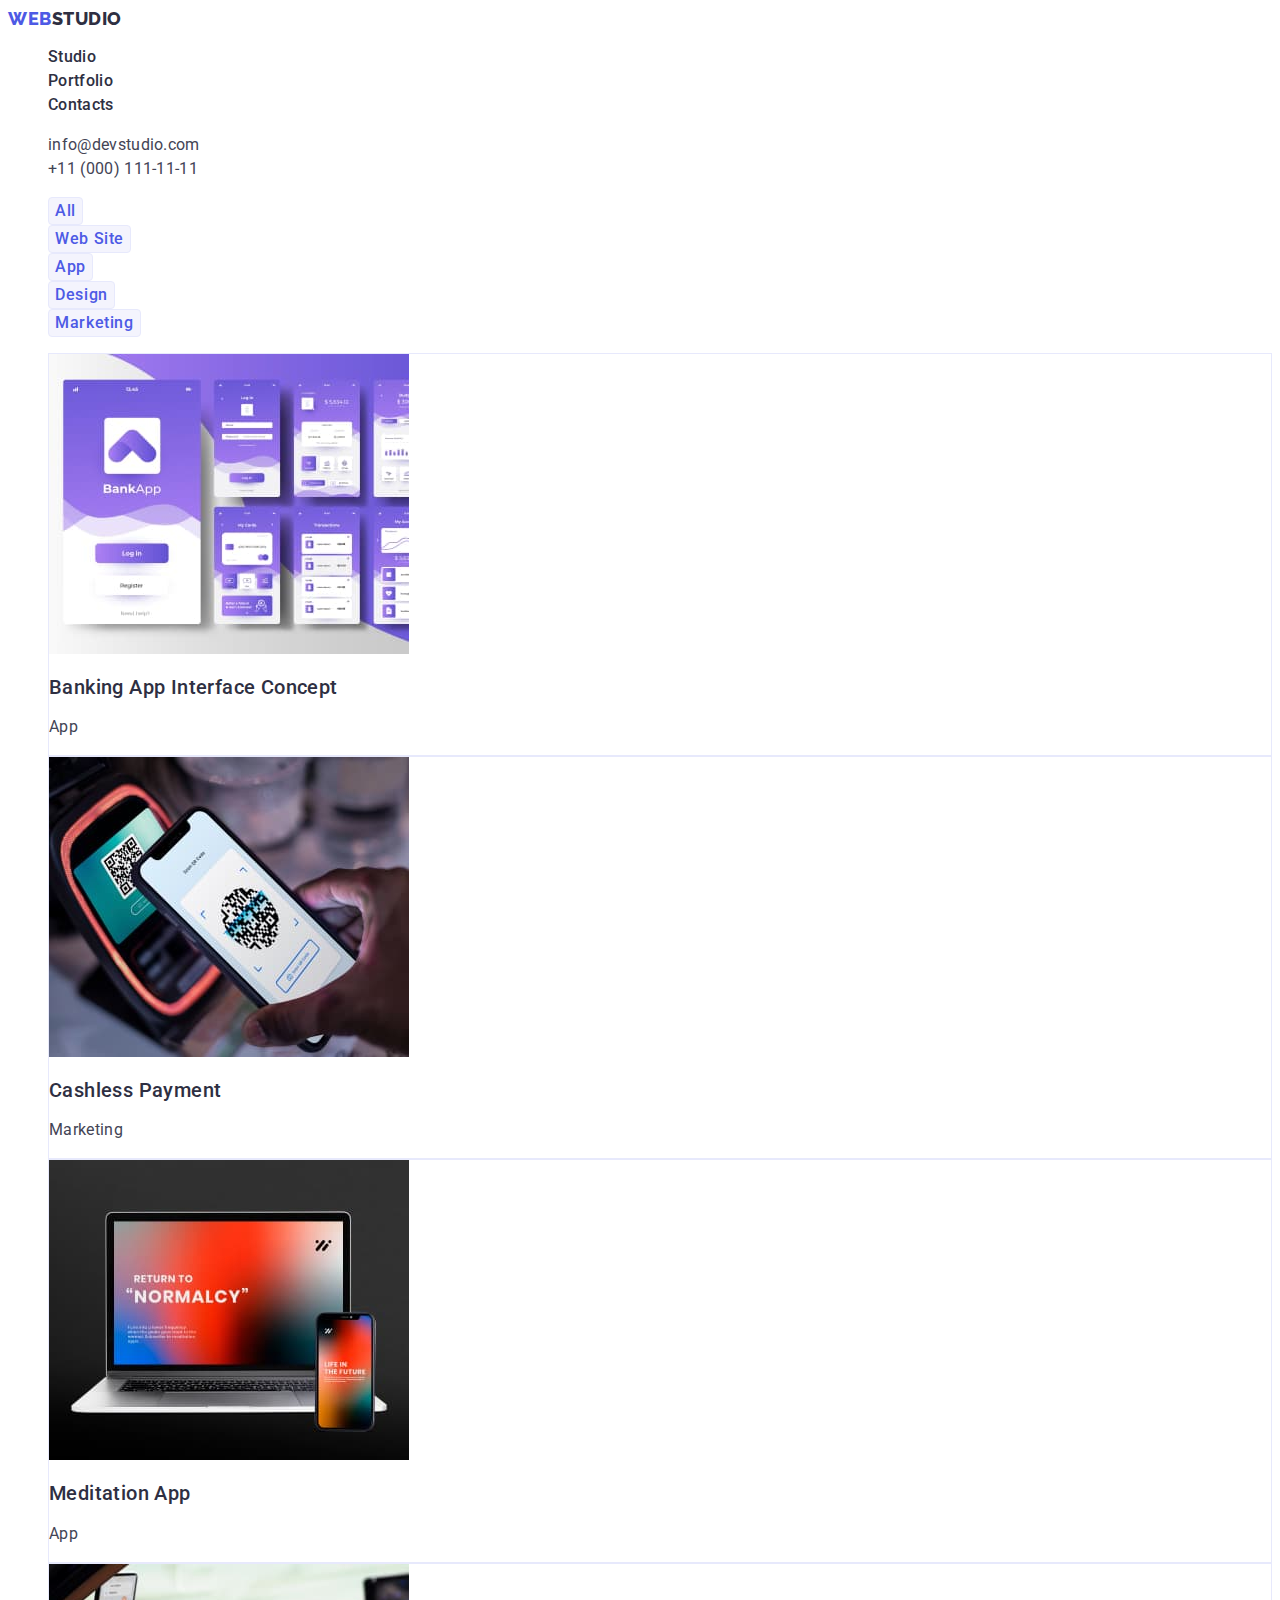
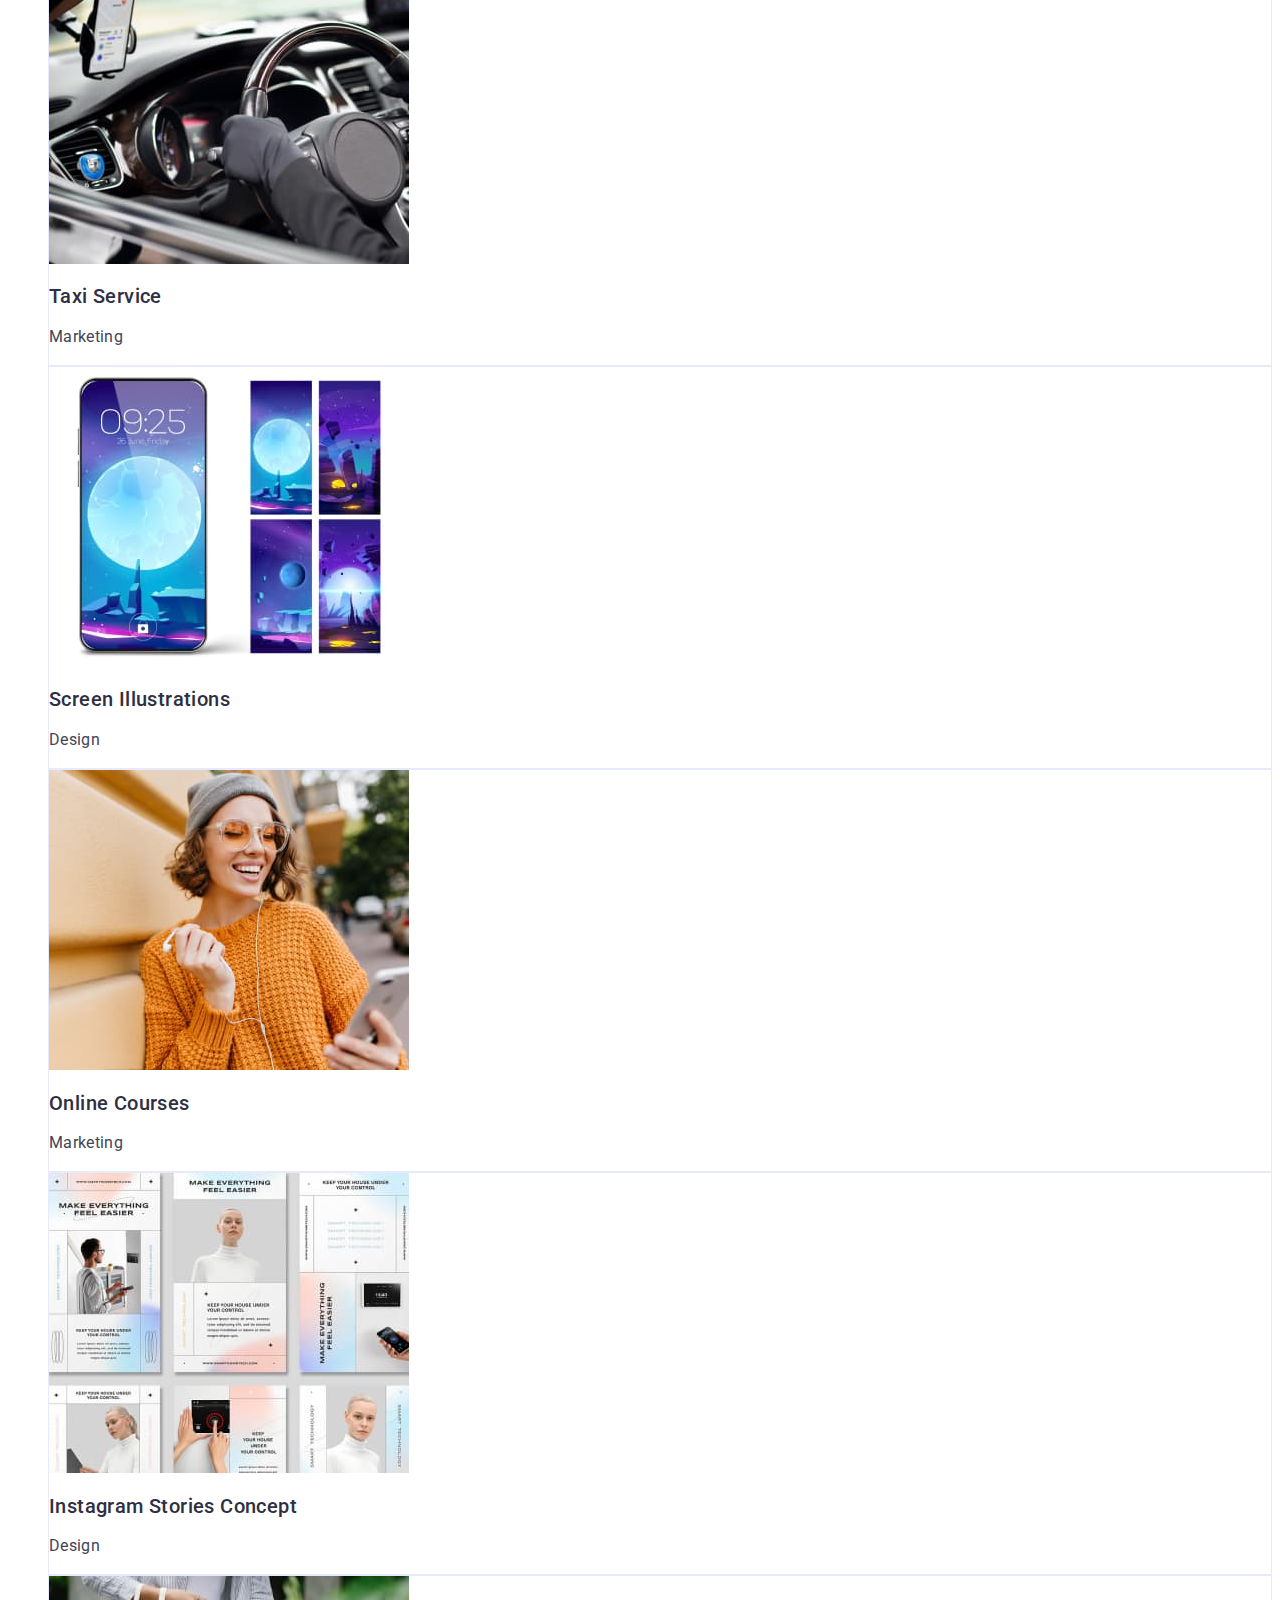
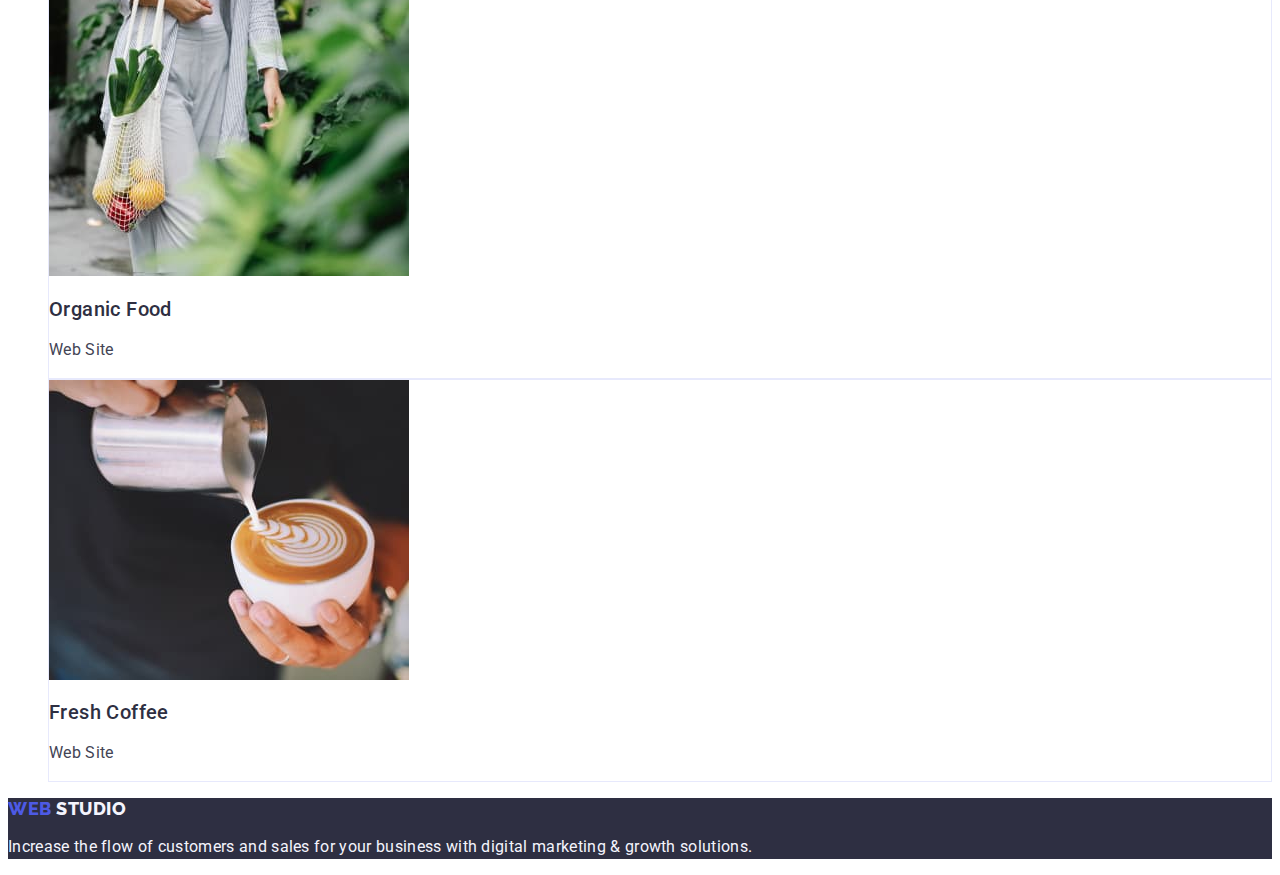
==== portfolio.html @ 0995cf7c "Initial commit" ====
<!DOCTYPE html>
<html lang="en">
  <head>
    <meta charset="UTF-8" />
    <meta http-equiv="X-UA-Compatible" content="IE=edge" />
    <meta name="viewport" content="width=device-width, initial-scale=1.0" />
    <title>Portfolio</title>
    <link rel="preconnect" href="https://fonts.googleapis.com" />
    <link rel="preconnect" href="https://fonts.gstatic.com" crossorigin />
    <link
      href="https://fonts.googleapis.com/css2?family=Raleway:wght@800&family=Roboto:wght@400;500;700;900&display=swap"
      rel="stylesheet"
    />
    <link rel="stylesheet" href="./css/styles.css" />
  </head>
  <body>
    <header>
      <nav>
        <a class="logotype link" href="./index.html"
          >Web<span class="logotype-studio-up">Studio</span></a
        >
        <ul class="list">
          <li>
            <a class="navigation-link link" href="./index.html">Studio</a>
          </li>
          <li>
            <a class="navigation-link link" href="./portfolio.html"
              >Portfolio</a
            >
          </li>
          <li><a class="navigation-link link" href="">Contacts</a></li>
        </ul>
      </nav>
      <address class="address">
        <ul class="list">
          <li>
            <a class="address-link link" href="mailto:info@devstudio.com"
              >info@devstudio.com</a
            >
          </li>
          <li>
            <a class="address-link link" href="tel:+110001111111"
              >+11 (000) 111-11-11</a
            >
          </li>
        </ul>
      </address>
    </header>
    <main>
      <section>
        <h1 hidden>Portfolio</h1>
        <ul class="list">
          <li><button class="menu-button" type="button">All</button></li>
          <li><button class="menu-button" type="button">Web Site</button></li>
          <li><button class="menu-button" type="button">App</button></li>
          <li><button class="menu-button" type="button">Design</button></li>
          <li><button class="menu-button" type="button">Marketing</button></li>
        </ul>
        <ul class="list">
          <li class="portfolio-menu-item">
            <a class="link" href="">
              <img
                src="./images/portfolio-images/portfolio-banking-app-interface-concept.jpg"
                alt="Interface of Banking App"
                width="360"
                height="300"
              />
              <h2 class="chapter-subtitle">Banking App Interface Concept</h2>
              <p class="chapter-text">App</p>
            </a>
          </li>
          <li class="portfolio-menu-item">
            <a class="link" href="">
              <img
                src="./images/portfolio-images/portfolio-cashless-payment.jpg"
                alt="Example of Cashless Payment"
                width="360"
                height="300"
              />
              <h2 class="chapter-subtitle">Cashless Payment</h2>
              <p class="chapter-text">Marketing</p>
            </a>
          </li>
          <li class="portfolio-menu-item">
            <a class="link" href="">
              <img
                src="./images/portfolio-images/portfolio-meditation-app.jpg"
                alt="A laptop and a mobile phone"
                width="360"
                height="300"
              />
              <h2 class="chapter-subtitle">Meditation App</h2>
              <p class="chapter-text">App</p>
            </a>
          </li>
          <li class="portfolio-menu-item">
            <a class="link" href="">
              <img
                src="./images/portfolio-images/portfolio-taxi-service.jpg"
                alt="a car dashboard, a steering wheel and mobile phone"
                width="360"
                height="300"
              />
              <h2 class="chapter-subtitle">Taxi Service</h2>
              <p class="chapter-text">Marketing</p>
            </a>
          </li>
          <li class="portfolio-menu-item">
            <a class="link" href="">
              <img
                src="./images/portfolio-images/portfolio-screen-illustrations.jpg"
                alt="different types of mobile phone's screen"
                width="360"
                height="300"
              />
              <h2 class="chapter-subtitle">Screen Illustrations</h2>
              <p class="chapter-text">Design</p>
            </a>
          </li>
          <li class="portfolio-menu-item">
            <a class="link" href="">
              <img
                src="./images/portfolio-images/portfolio-online-courses.jpg"
                alt="A happy girl in orange sweater with a mobile phone"
                width="360"
                height="300"
              />
              <h2 class="chapter-subtitle">Online Courses</h2>
              <p class="chapter-text">Marketing</p>
            </a>
          </li>
          <li class="portfolio-menu-item">
            <a class="link" href="">
              <img
                src="./images/portfolio-images/portfolio-instagram-stories-concept.jpg"
                alt="example of instagram story"
                width="360"
                height="300"
              />
              <h2 class="chapter-subtitle">Instagram Stories Concept</h2>
              <p class="chapter-text">Design</p>
            </a>
          </li>
          <li class="portfolio-menu-item">
            <a class="link" href="">
              <img
                src="./images/portfolio-images/portfolio-organic-food.jpg"
                alt="a girl with fruits and vegetables"
                width="360"
                height="300"
              />
              <h2 class="chapter-subtitle">Organic Food</h2>
              <p class="chapter-text">Web Site</p>
            </a>
          </li>
          <li class="portfolio-menu-item">
            <a class="link" href="">
              <img
                src="./images/portfolio-images/portfolio-fresh-coffee.jpg"
                alt="a cup of coffee with milk"
                width="360"
                height="300"
              />
              <h2 class="chapter-subtitle">Fresh Coffee</h2>
              <p class="chapter-text">Web Site</p>
            </a>
          </li>
        </ul>
      </section>
    </main>
    <footer class="page-end">
      <a class="logotype link" href="./index.html"
        >Web <span class="logotype-studio-down">Studio</span></a
      >
      <p class="page-end-text">
        Increase the flow of customers and sales for your business with digital
        marketing & growth solutions.
      </p>
    </footer>
  </body>
</html>
---- css/styles.css ----
:root {
  --primary-background-color: #ffffff;
  --secondary-background-color: #2e2f42;
  --tretiary-background-color: #f4f4fd;
  --primary-color: #2e2f42;
  --secondary-color: #434455;
  --tretiary-color: #f4f4fd;
  --logo-web-color: #4d5ae5;
  --logo-studio-up-color: #2e2f42;
  --logo-studio-down-color: #f4f4fd;
  --hero-title-color: #ffffff;
  --primary-botton-color: #ffffff;
  --secondary-botton-color: #4d5ae5;
  --active-link-color: #404bbf;
}

.list {
  list-style: none;
}

.link {
  text-decoration: none;
}

body {
  font-family: "Roboto", sans-serif;
  color: var(--primary-color);
  background-color: var(--primary-background-color);
}

/* COMPONENTS */

.chapter-title {
  font-size: 36px;
  line-height: 1.11;
  text-align: center;
  letter-spacing: 0.02em;
  text-transform: capitalize;
}

.chapter-subtitle {
  font-weight: 500;
  font-size: 20px;
  line-height: 1.2;
  letter-spacing: 0.02em;
  color: var(--primary-color);
}
.chapter-text {
  font-size: 16px;
  line-height: 1.5;
  letter-spacing: 0.02em;
  color: var(--secondary-color);
}

/* LOGOTYPE */

.logotype {
  font-family: "Raleway", sans-serif;
  font-weight: 800;
  font-size: 18px;
  line-height: 1.17;
  align-items: center;
  letter-spacing: 0.03em;
  text-transform: uppercase;
  color: var(--logo-web-color);
}

.logotype-studio-up {
  color: var(--logo-studio-up-color);
}

.logotype-studio-down {
  color: var(--logo-studio-down-color);
}

/* HEADER */

.navigation-link {
  font-weight: 500;
  font-size: 16px;
  line-height: 1.5;
  letter-spacing: 0.02em;
  color: var(--primary-color);
}

.navigation-link:hover,
.navigation-link:focus {
  font-weight: 500;
  font-size: 16px;
  line-height: 1.5;
  letter-spacing: 0.02em;
  color: var(--active-link-color);
}

.address {
  font-style: normal;
}

.address-link {
  font-size: 16px;
  line-height: 1.5;
  letter-spacing: 0.02em;
  color: var(--secondary-color);
}

.address-link:hover,
.address-link:focus {
  color: var(--active-link-color);
}

/* HERO */
.hero {
  background-color: var(--secondary-background-color);
}

.hero-title {
  font-size: 56px;
  line-height: 1.07;
  text-align: center;
  letter-spacing: 0.02em;
  color: var(--hero-title-color);
}
.hero-button {
  font-family: "Roboto", sans-serif;
  font-weight: 500;
  font-size: 16px;
  line-height: 1.5;
  align-items: center;
  letter-spacing: 0.04em;
  color: var(--primary-botton-color);
  background-color: var(--secondary-botton-color);
  box-shadow: 0px 4px 4px rgba(0, 0, 0, 0.15);
  border-radius: 4px;
  cursor: pointer;
}

.hero-button:hover,
.hero-button:focus {
  background: var(--active-link-color);
}

/* OUR TEAM */

.team {
  background-color: var(--tretiary-background-color);
}
.team-align {
  text-align: center;
}

.team-item {
  background-color: var(--primary-background-color);
}

/* PORTFOLIO */
.menu-button {
  font-family: "Roboto", sans-serif;
  font-weight: 500;
  font-size: 16px;
  line-height: 1.5;
  align-items: center;
  text-align: center;
  letter-spacing: 0.04em;
  color: var(--secondary-botton-color);
  background-color: var(--tretiary-background-color);
  border: 1px solid #e7e9fc;
  border-radius: 4px;
  cursor: pointer;
}

.menu-button:hover,
.menu-button:focus {
  color: var(--primary-botton-color);
  background-color: var(--active-link-color);
  box-shadow: 0px 3px 1px rgba(0, 0, 0, 0.1), 0px 2px 1px rgba(0, 0, 0, 0.08),
    0px 2px 2px rgba(0, 0, 0, 0.12);
  border-radius: 4px;
}

.portfolio-menu-item {
  border: 1px solid #e7e9fc;
}

/* FOOTER */
.page-end {
  background-color: var(--secondary-background-color);
}

.page-end-text {
  font-size: 16px;
  line-height: 1.5;
  letter-spacing: 0.02em;
  color: var(--tretiary-color);
}
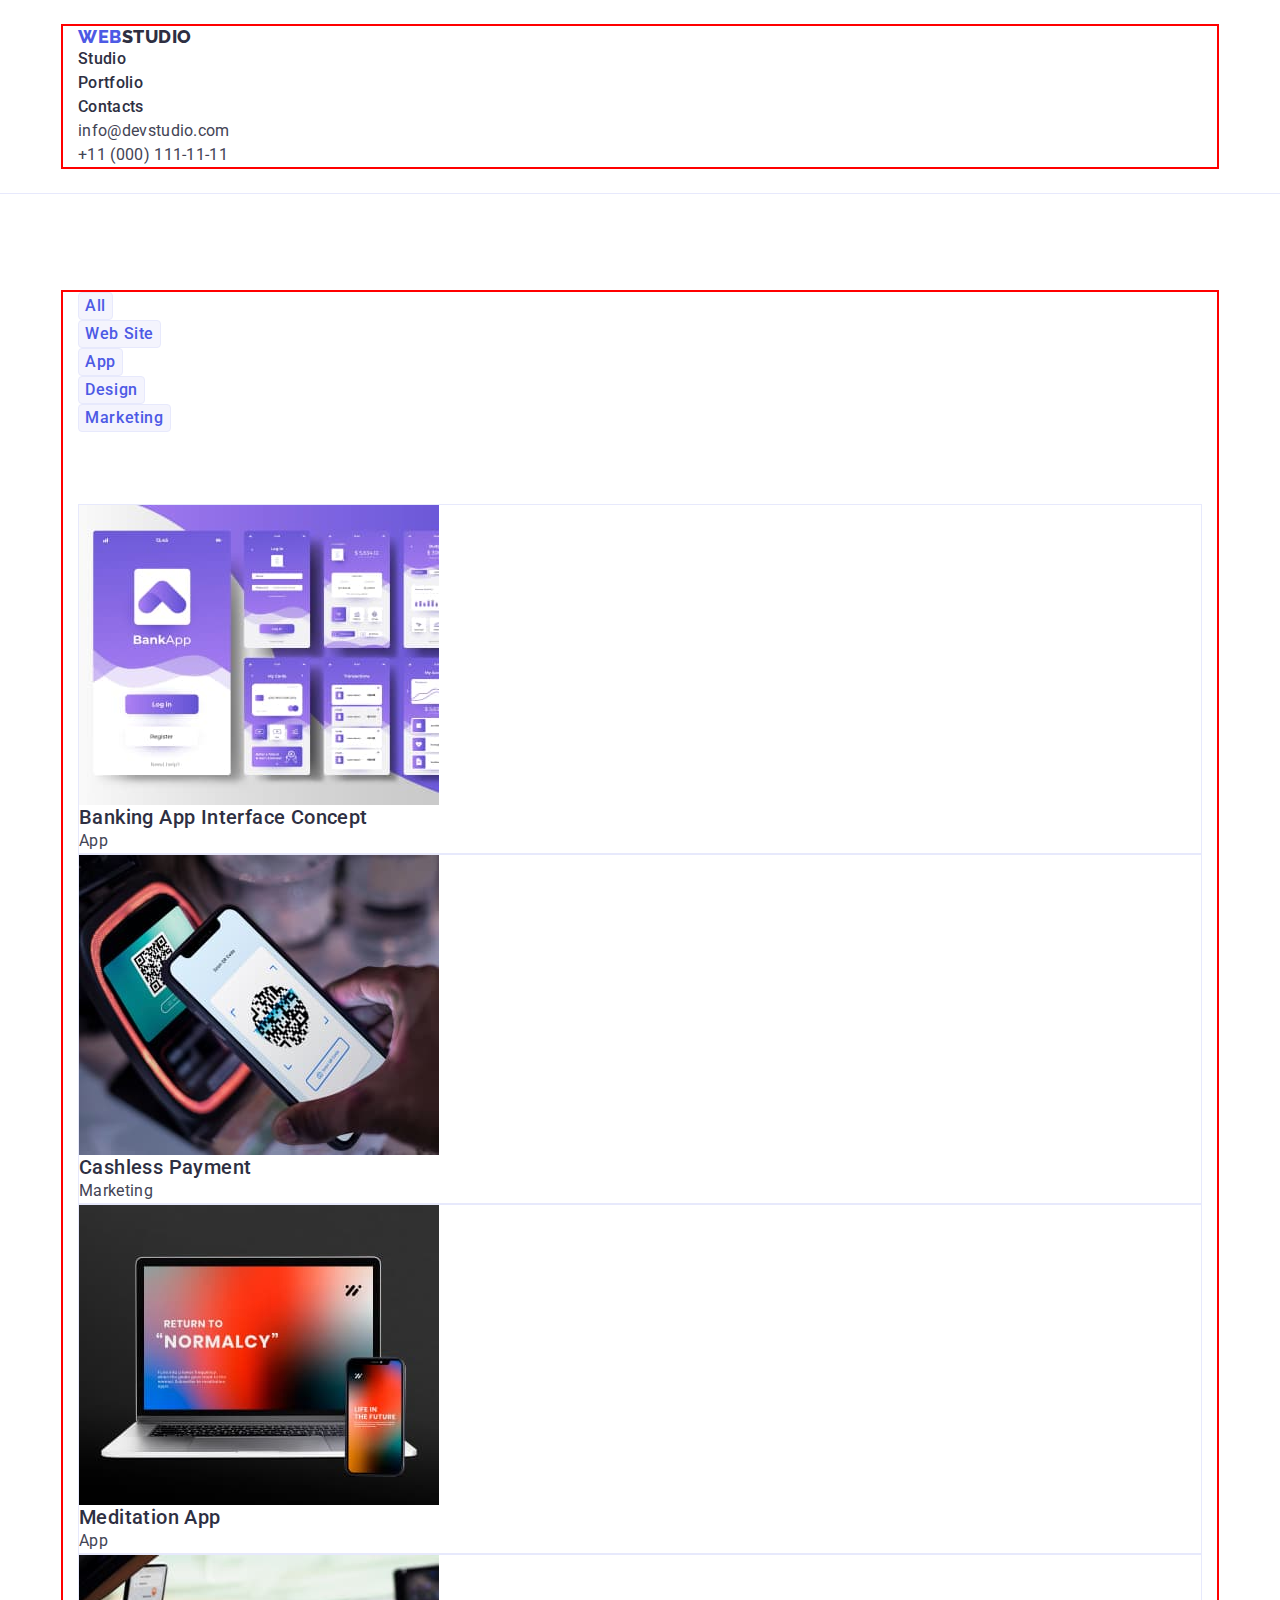
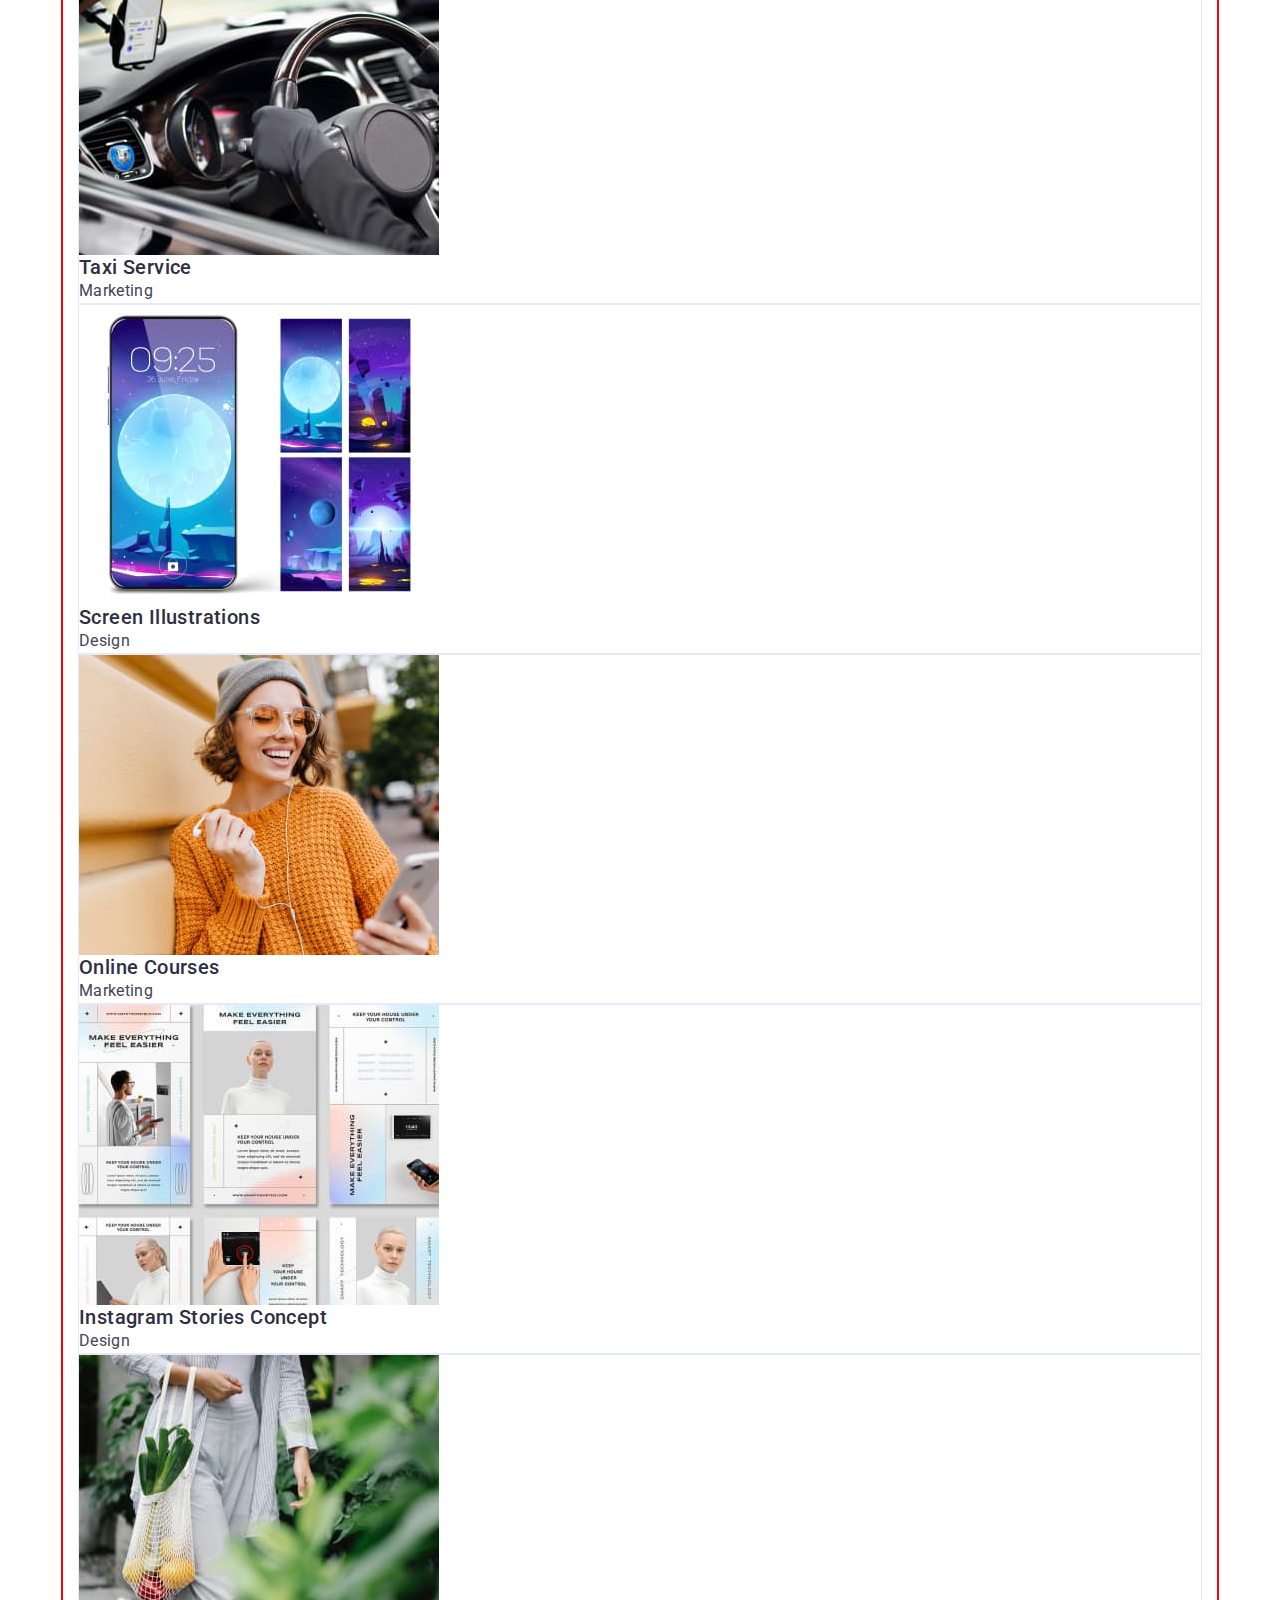
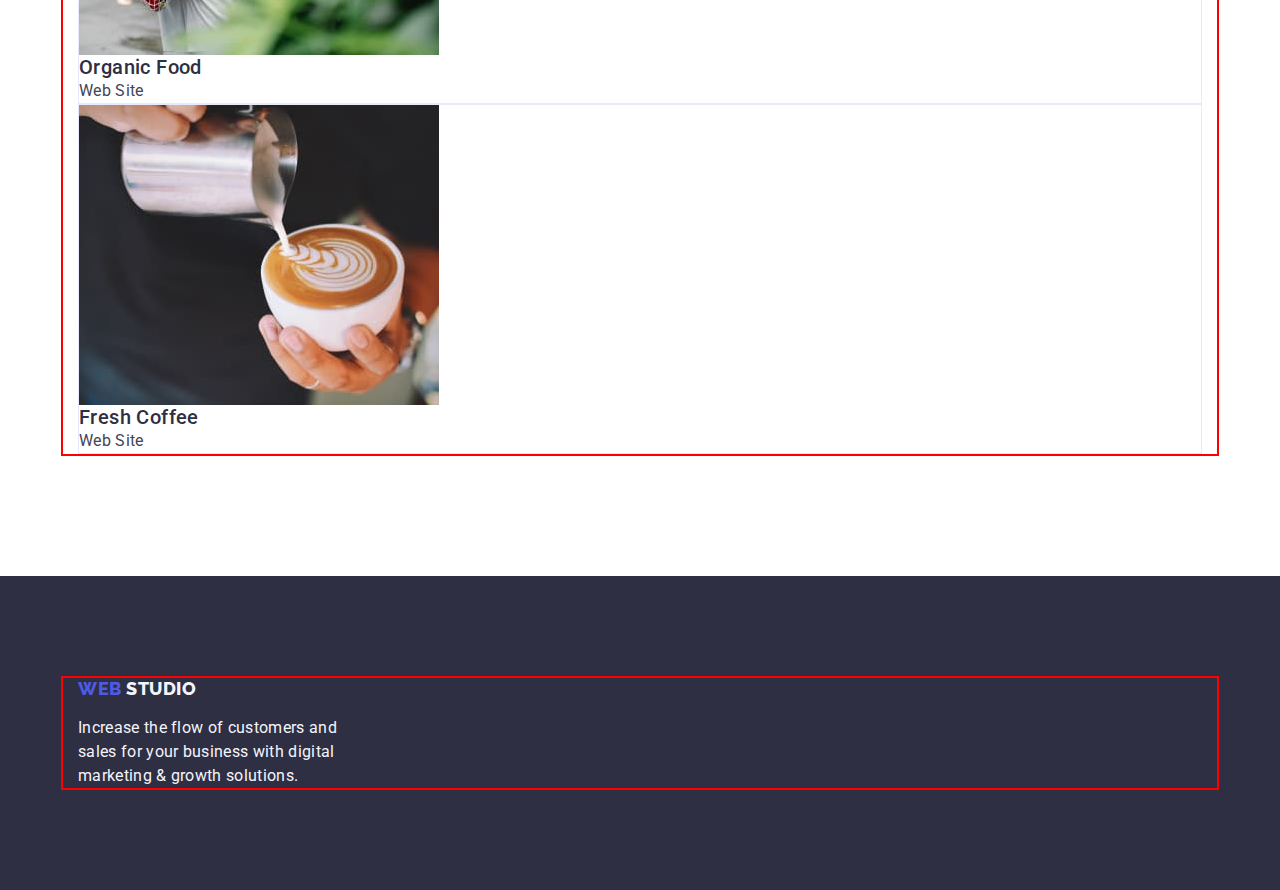
==== commit 0a6c6577: "Add modern-normalize, add margin, padding" ====
--- a/portfolio.html
+++ b/portfolio.html
@@ -5,6 +5,10 @@
     <meta http-equiv="X-UA-Compatible" content="IE=edge" />
     <meta name="viewport" content="width=device-width, initial-scale=1.0" />
     <title>Portfolio</title>
+    <link
+      rel="stylesheet"
+      href="https://cdn.jsdelivr.net/npm/modern-normalize@1.1.0/modern-normalize.min.css"
+    />
     <link rel="preconnect" href="https://fonts.googleapis.com" />
     <link rel="preconnect" href="https://fonts.gstatic.com" crossorigin />
     <link
@@ -14,168 +18,176 @@
     <link rel="stylesheet" href="./css/styles.css" />
   </head>
   <body>
-    <header>
-      <nav>
-        <a class="logotype link" href="./index.html"
-          >Web<span class="logotype-studio-up">Studio</span></a
-        >
-        <ul class="list">
-          <li>
-            <a class="navigation-link link" href="./index.html">Studio</a>
-          </li>
-          <li>
-            <a class="navigation-link link" href="./portfolio.html"
-              >Portfolio</a
-            >
-          </li>
-          <li><a class="navigation-link link" href="">Contacts</a></li>
-        </ul>
-      </nav>
-      <address class="address">
-        <ul class="list">
-          <li>
-            <a class="address-link link" href="mailto:info@devstudio.com"
-              >info@devstudio.com</a
-            >
-          </li>
-          <li>
-            <a class="address-link link" href="tel:+110001111111"
-              >+11 (000) 111-11-11</a
-            >
-          </li>
-        </ul>
-      </address>
+    <header class="header-section">
+      <div class="container">
+        <nav>
+          <a class="logotype link" href="./index.html"
+            >Web<span class="logotype-studio-up">Studio</span></a
+          >
+          <ul class="list nav-list">
+            <li>
+              <a class="navigation-link link" href="./index.html">Studio</a>
+            </li>
+            <li>
+              <a class="navigation-link link" href="./portfolio.html"
+                >Portfolio</a
+              >
+            </li>
+            <li><a class="navigation-link link" href="">Contacts</a></li>
+          </ul>
+        </nav>
+        <address class="address">
+          <ul class="list">
+            <li>
+              <a class="address-link link" href="mailto:info@devstudio.com"
+                >info@devstudio.com</a
+              >
+            </li>
+            <li>
+              <a class="address-link link" href="tel:+110001111111"
+                >+11 (000) 111-11-11</a
+              >
+            </li>
+          </ul>
+        </address>
+      </div>
     </header>
     <main>
-      <section>
-        <h1 hidden>Portfolio</h1>
-        <ul class="list">
-          <li><button class="menu-button" type="button">All</button></li>
-          <li><button class="menu-button" type="button">Web Site</button></li>
-          <li><button class="menu-button" type="button">App</button></li>
-          <li><button class="menu-button" type="button">Design</button></li>
-          <li><button class="menu-button" type="button">Marketing</button></li>
-        </ul>
-        <ul class="list">
-          <li class="portfolio-menu-item">
-            <a class="link" href="">
-              <img
-                src="./images/portfolio-images/portfolio-banking-app-interface-concept.jpg"
-                alt="Interface of Banking App"
-                width="360"
-                height="300"
-              />
-              <h2 class="chapter-subtitle">Banking App Interface Concept</h2>
-              <p class="chapter-text">App</p>
-            </a>
-          </li>
-          <li class="portfolio-menu-item">
-            <a class="link" href="">
-              <img
-                src="./images/portfolio-images/portfolio-cashless-payment.jpg"
-                alt="Example of Cashless Payment"
-                width="360"
-                height="300"
-              />
-              <h2 class="chapter-subtitle">Cashless Payment</h2>
-              <p class="chapter-text">Marketing</p>
-            </a>
-          </li>
-          <li class="portfolio-menu-item">
-            <a class="link" href="">
-              <img
-                src="./images/portfolio-images/portfolio-meditation-app.jpg"
-                alt="A laptop and a mobile phone"
-                width="360"
-                height="300"
-              />
-              <h2 class="chapter-subtitle">Meditation App</h2>
-              <p class="chapter-text">App</p>
-            </a>
-          </li>
-          <li class="portfolio-menu-item">
-            <a class="link" href="">
-              <img
-                src="./images/portfolio-images/portfolio-taxi-service.jpg"
-                alt="a car dashboard, a steering wheel and mobile phone"
-                width="360"
-                height="300"
-              />
-              <h2 class="chapter-subtitle">Taxi Service</h2>
-              <p class="chapter-text">Marketing</p>
-            </a>
-          </li>
-          <li class="portfolio-menu-item">
-            <a class="link" href="">
-              <img
-                src="./images/portfolio-images/portfolio-screen-illustrations.jpg"
-                alt="different types of mobile phone's screen"
-                width="360"
-                height="300"
-              />
-              <h2 class="chapter-subtitle">Screen Illustrations</h2>
-              <p class="chapter-text">Design</p>
-            </a>
-          </li>
-          <li class="portfolio-menu-item">
-            <a class="link" href="">
-              <img
-                src="./images/portfolio-images/portfolio-online-courses.jpg"
-                alt="A happy girl in orange sweater with a mobile phone"
-                width="360"
-                height="300"
-              />
-              <h2 class="chapter-subtitle">Online Courses</h2>
-              <p class="chapter-text">Marketing</p>
-            </a>
-          </li>
-          <li class="portfolio-menu-item">
-            <a class="link" href="">
-              <img
-                src="./images/portfolio-images/portfolio-instagram-stories-concept.jpg"
-                alt="example of instagram story"
-                width="360"
-                height="300"
-              />
-              <h2 class="chapter-subtitle">Instagram Stories Concept</h2>
-              <p class="chapter-text">Design</p>
-            </a>
-          </li>
-          <li class="portfolio-menu-item">
-            <a class="link" href="">
-              <img
-                src="./images/portfolio-images/portfolio-organic-food.jpg"
-                alt="a girl with fruits and vegetables"
-                width="360"
-                height="300"
-              />
-              <h2 class="chapter-subtitle">Organic Food</h2>
-              <p class="chapter-text">Web Site</p>
-            </a>
-          </li>
-          <li class="portfolio-menu-item">
-            <a class="link" href="">
-              <img
-                src="./images/portfolio-images/portfolio-fresh-coffee.jpg"
-                alt="a cup of coffee with milk"
-                width="360"
-                height="300"
-              />
-              <h2 class="chapter-subtitle">Fresh Coffee</h2>
-              <p class="chapter-text">Web Site</p>
-            </a>
-          </li>
-        </ul>
+      <section class="potrfolio-menu-section">
+        <div class="container">
+          <h1 class="visually-hidden">Portfolio</h1>
+          <ul class="menu-button-list list">
+            <li><button class="menu-button" type="button">All</button></li>
+            <li><button class="menu-button" type="button">Web Site</button></li>
+            <li><button class="menu-button" type="button">App</button></li>
+            <li><button class="menu-button" type="button">Design</button></li>
+            <li>
+              <button class="menu-button" type="button">Marketing</button>
+            </li>
+          </ul>
+          <ul class="list">
+            <li class="portfolio-menu-item">
+              <a class="link" href="">
+                <img
+                  src="./images/portfolio-images/portfolio-banking-app-interface-concept.jpg"
+                  alt="Interface of Banking App"
+                  width="360"
+                  height="300"
+                />
+                <h2 class="chapter-subtitle">Banking App Interface Concept</h2>
+                <p class="chapter-text">App</p>
+              </a>
+            </li>
+            <li class="portfolio-menu-item">
+              <a class="link" href="">
+                <img
+                  src="./images/portfolio-images/portfolio-cashless-payment.jpg"
+                  alt="Example of Cashless Payment"
+                  width="360"
+                  height="300"
+                />
+                <h2 class="chapter-subtitle">Cashless Payment</h2>
+                <p class="chapter-text">Marketing</p>
+              </a>
+            </li>
+            <li class="portfolio-menu-item">
+              <a class="link" href="">
+                <img
+                  src="./images/portfolio-images/portfolio-meditation-app.jpg"
+                  alt="A laptop and a mobile phone"
+                  width="360"
+                  height="300"
+                />
+                <h2 class="chapter-subtitle">Meditation App</h2>
+                <p class="chapter-text">App</p>
+              </a>
+            </li>
+            <li class="portfolio-menu-item">
+              <a class="link" href="">
+                <img
+                  src="./images/portfolio-images/portfolio-taxi-service.jpg"
+                  alt="a car dashboard, a steering wheel and mobile phone"
+                  width="360"
+                  height="300"
+                />
+                <h2 class="chapter-subtitle">Taxi Service</h2>
+                <p class="chapter-text">Marketing</p>
+              </a>
+            </li>
+            <li class="portfolio-menu-item">
+              <a class="link" href="">
+                <img
+                  src="./images/portfolio-images/portfolio-screen-illustrations.jpg"
+                  alt="different types of mobile phone's screen"
+                  width="360"
+                  height="300"
+                />
+                <h2 class="chapter-subtitle">Screen Illustrations</h2>
+                <p class="chapter-text">Design</p>
+              </a>
+            </li>
+            <li class="portfolio-menu-item">
+              <a class="link" href="">
+                <img
+                  src="./images/portfolio-images/portfolio-online-courses.jpg"
+                  alt="A happy girl in orange sweater with a mobile phone"
+                  width="360"
+                  height="300"
+                />
+                <h2 class="chapter-subtitle">Online Courses</h2>
+                <p class="chapter-text">Marketing</p>
+              </a>
+            </li>
+            <li class="portfolio-menu-item">
+              <a class="link" href="">
+                <img
+                  src="./images/portfolio-images/portfolio-instagram-stories-concept.jpg"
+                  alt="example of instagram story"
+                  width="360"
+                  height="300"
+                />
+                <h2 class="chapter-subtitle">Instagram Stories Concept</h2>
+                <p class="chapter-text">Design</p>
+              </a>
+            </li>
+            <li class="portfolio-menu-item">
+              <a class="link" href="">
+                <img
+                  src="./images/portfolio-images/portfolio-organic-food.jpg"
+                  alt="a girl with fruits and vegetables"
+                  width="360"
+                  height="300"
+                />
+                <h2 class="chapter-subtitle">Organic Food</h2>
+                <p class="chapter-text">Web Site</p>
+              </a>
+            </li>
+            <li class="portfolio-menu-item">
+              <a class="link" href="">
+                <img
+                  src="./images/portfolio-images/portfolio-fresh-coffee.jpg"
+                  alt="a cup of coffee with milk"
+                  width="360"
+                  height="300"
+                />
+                <h2 class="chapter-subtitle">Fresh Coffee</h2>
+                <p class="chapter-text">Web Site</p>
+              </a>
+            </li>
+          </ul>
+        </div>
       </section>
     </main>
     <footer class="page-end">
-      <a class="logotype link" href="./index.html"
-        >Web <span class="logotype-studio-down">Studio</span></a
-      >
-      <p class="page-end-text">
-        Increase the flow of customers and sales for your business with digital
-        marketing & growth solutions.
-      </p>
+      <div class="container">
+        <a class="logotype link" href="./index.html"
+          >Web <span class="logotype-studio-down">Studio</span></a
+        >
+        <p class="page-end-text">
+          Increase the flow of customers and sales for your business with
+          digital marketing & growth solutions.
+        </p>
+      </div>
     </footer>
   </body>
 </html>
--- a/css/styles.css
+++ b/css/styles.css
@@ -14,12 +14,54 @@
   --active-link-color: #404bbf;
 }
 
+h1,
+h2,
+h3,
+h4,
+h5,
+h6,
+p {
+  margin-top: 0;
+  margin-bottom: 0;
+}
+
+ul {
+  margin-top: 0;
+  margin-bottom: 0;
+  padding-left: 0;
+}
+
+img {
+  display: block;
+}
+
 .list {
   list-style: none;
 }
 
 .link {
   text-decoration: none;
+}
+
+.container {
+  width: 1158px;
+  padding-left: 15px;
+  padding-right: 15px;
+  margin: 0 auto;
+  border: 2px solid red;
+}
+
+.visually-hidden {
+  position: absolute;
+  width: 1px;
+  height: 1px;
+  margin: -1px;
+  border: 0;
+  padding: 0;
+  white-space: nowrap;
+  clip-path: inset(100%);
+  clip: rect(0 0 0 0);
+  overflow: hidden;
 }
 
 body {
@@ -50,6 +92,15 @@
   line-height: 1.5;
   letter-spacing: 0.02em;
   color: var(--secondary-color);
+}
+
+.section-top-bottom-padding {
+  padding-top: 120px;
+  padding-bottom: 120px;
+}
+
+.section-bottom-padding {
+  padding-bottom: 120px;
 }
 
 /* LOGOTYPE */
@@ -108,9 +159,17 @@
   color: var(--active-link-color);
 }
 
+.header-section {
+  padding: 24px 0;
+  border-bottom-width: 1px;
+  border-bottom-style: solid;
+  border-bottom-color: #e7e9fc;
+}
+
 /* HERO */
 .hero {
   background-color: var(--secondary-background-color);
+  padding: 188px 0;
 }
 
 .hero-title {
@@ -119,6 +178,8 @@
   text-align: center;
   letter-spacing: 0.02em;
   color: var(--hero-title-color);
+  width: 496px;
+  margin: 0 auto 48px;
 }
 .hero-button {
   font-family: "Roboto", sans-serif;
@@ -132,6 +193,11 @@
   box-shadow: 0px 4px 4px rgba(0, 0, 0, 0.15);
   border-radius: 4px;
   cursor: pointer;
+  width: 169px;
+  height: 56px;
+  margin-top: 48px;
+  display: block;
+  margin: 0 auto;
 }
 
 .hero-button:hover,
@@ -139,6 +205,12 @@
   background: var(--active-link-color);
 }
 
+/* ACTIVITY */
+
+.activity-chapter-margin {
+  margin-bottom: 72px;
+}
+
 /* OUR TEAM */
 
 .team {
@@ -150,6 +222,10 @@
 
 .team-item {
   background-color: var(--primary-background-color);
+}
+
+.team-chapter-margin {
+  margin-bottom: 69px;
 }
 
 /* PORTFOLIO */
@@ -181,9 +257,20 @@
   border: 1px solid #e7e9fc;
 }
 
+.menu-button-list {
+  margin-bottom: 72px;
+}
+
+.potrfolio-menu-section {
+  padding-top: 96px;
+  padding-bottom: 120px;
+}
+
 /* FOOTER */
 .page-end {
   background-color: var(--secondary-background-color);
+  padding-top: 100px;
+  padding-bottom: 100px;
 }
 
 .page-end-text {
@@ -191,4 +278,6 @@
   line-height: 1.5;
   letter-spacing: 0.02em;
   color: var(--tretiary-color);
-}
+  width: 264px;
+  margin-top: 16px;
+}
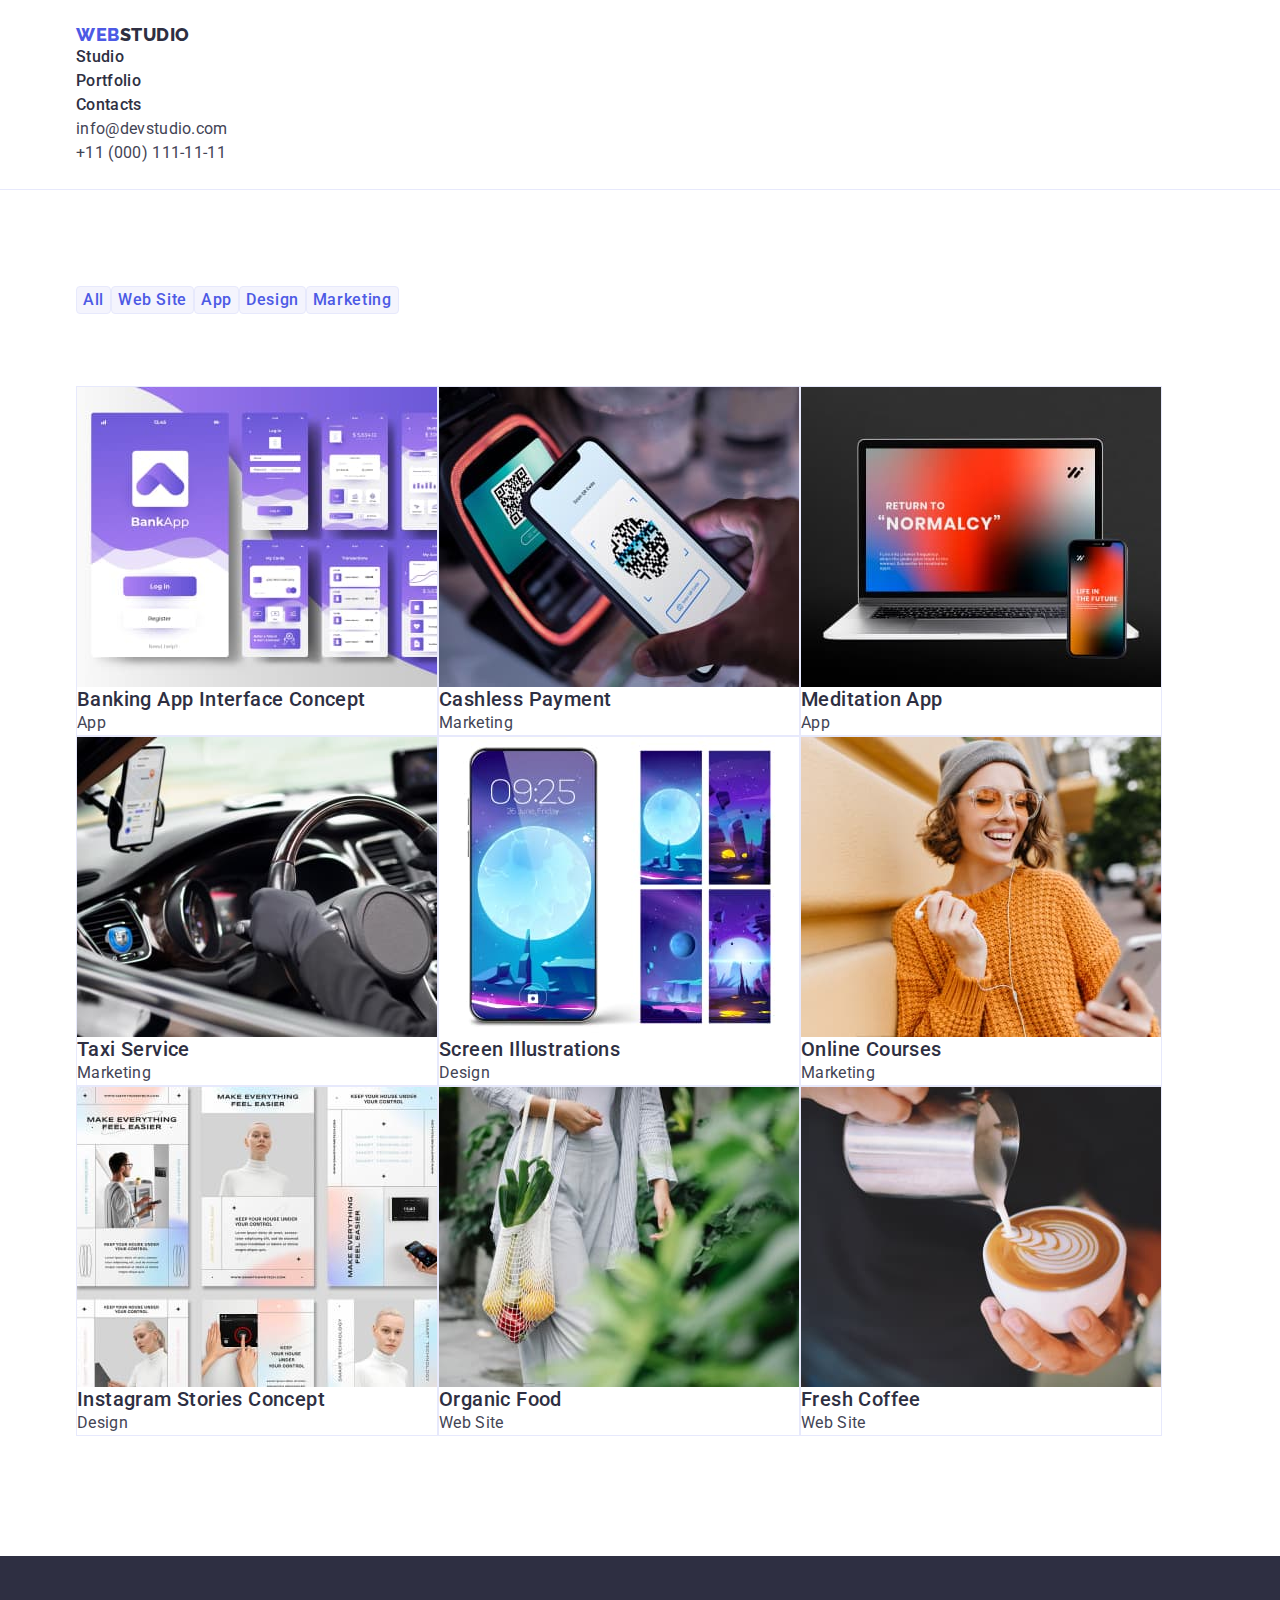
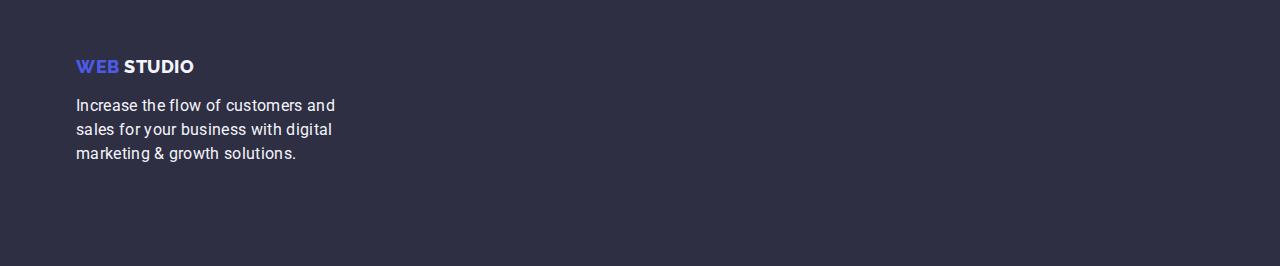
==== commit b3bfa5dd: "creating a grid of elements in index.html" ====
--- a/portfolio.html
+++ b/portfolio.html
@@ -65,8 +65,8 @@
               <button class="menu-button" type="button">Marketing</button>
             </li>
           </ul>
-          <ul class="list">
-            <li class="portfolio-menu-item">
+          <ul class="portfolio-list list">
+            <li class="portfolio-menu-item margin-rigth">
               <a class="link" href="">
                 <img
                   src="./images/portfolio-images/portfolio-banking-app-interface-concept.jpg"
@@ -78,7 +78,7 @@
                 <p class="chapter-text">App</p>
               </a>
             </li>
-            <li class="portfolio-menu-item">
+            <li class="portfolio-menu-item margin-rigth">
               <a class="link" href="">
                 <img
                   src="./images/portfolio-images/portfolio-cashless-payment.jpg"
--- a/css/styles.css
+++ b/css/styles.css
@@ -12,6 +12,8 @@
   --primary-botton-color: #ffffff;
   --secondary-botton-color: #4d5ae5;
   --active-link-color: #404bbf;
+  --item-gap: 24px;
+  --head-paragraph-gap: 8px;
 }
 
 h1,
@@ -33,6 +35,8 @@
 
 img {
   display: block;
+  max-width: 100%;
+  height: auto;
 }
 
 .list {
@@ -48,7 +52,7 @@
   padding-left: 15px;
   padding-right: 15px;
   margin: 0 auto;
-  border: 2px solid red;
+  /* border: 2px solid red; */
 }
 
 .visually-hidden {
@@ -205,30 +209,85 @@
   background: var(--active-link-color);
 }
 
+/* VALUES */
+
+.values-list {
+  display: flex;
+  flex-wrap: wrap;
+  margin-left: calc(-1 * var(--item-gap));
+}
+
+.values-list > .values-item {
+  flex-basis: calc(100% / 4 - var(--item-gap));
+  margin-left: var(--item-gap);
+}
+
 /* ACTIVITY */
 
 .activity-chapter-margin {
   margin-bottom: 72px;
 }
 
+.activity-list {
+  display: flex;
+  flex-wrap: wrap;
+  margin-left: calc(-1 * var(--item-gap));
+}
+
+.activity-item {
+  flex-basis: calc(100% / 3 - var(--item-gap));
+  margin-left: var(--item-gap);
+}
+
 /* OUR TEAM */
 
 .team {
   background-color: var(--tretiary-background-color);
 }
-.team-align {
+
+.box-team {
   text-align: center;
+  padding: 32px 16px;
+}
+
+.team-subtitle {
+  margin-bottom: var(--head-paragraph-gap);
 }
 
 .team-item {
   background-color: var(--primary-background-color);
+  box-shadow: 0px 1px 6px rgba(46, 47, 66, 0.08),
+    0px 1px 1px rgba(46, 47, 66, 0.16), 0px 2px 1px rgba(46, 47, 66, 0.08);
+  border-radius: 0px 0px 4px 4px;
 }
 
 .team-chapter-margin {
   margin-bottom: 69px;
 }
 
+.team-list {
+  display: flex;
+  flex-wrap: wrap;
+  margin-left: calc(-1 * var(--item-gap));
+}
+
+.team-item {
+  flex-basis: calc(100% / 4 - var(--item-gap));
+  margin-left: var(--item-gap);
+}
+
 /* PORTFOLIO */
+
+.portfolio-list {
+  display: flex;
+  flex-wrap: wrap;
+  flex-basis: calc(100% / 3 - 24px);
+}
+
+.portfolio-menu-item {
+  border: 1px solid #e7e9fc;
+}
+
 .menu-button {
   font-family: "Roboto", sans-serif;
   font-weight: 500;
@@ -253,12 +312,9 @@
   border-radius: 4px;
 }
 
-.portfolio-menu-item {
-  border: 1px solid #e7e9fc;
-}
-
 .menu-button-list {
   margin-bottom: 72px;
+  display: flex;
 }
 
 .potrfolio-menu-section {
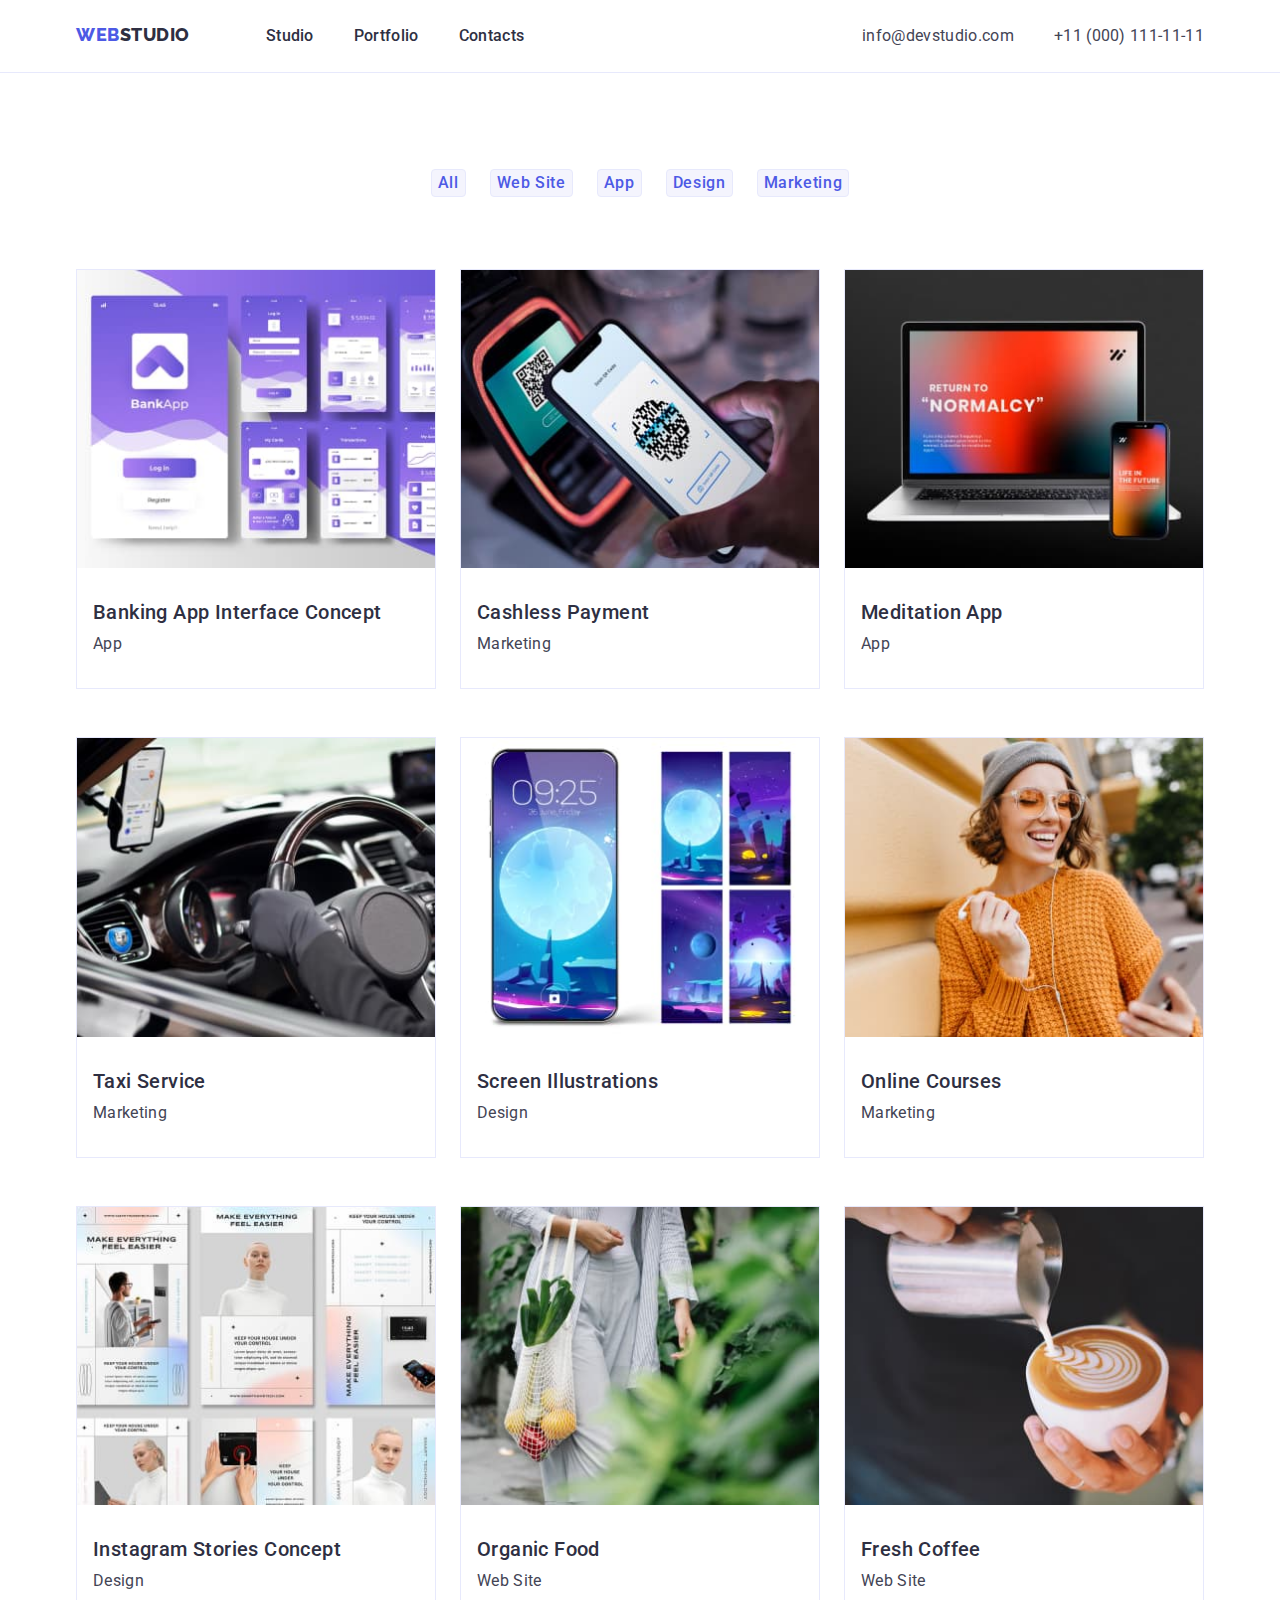
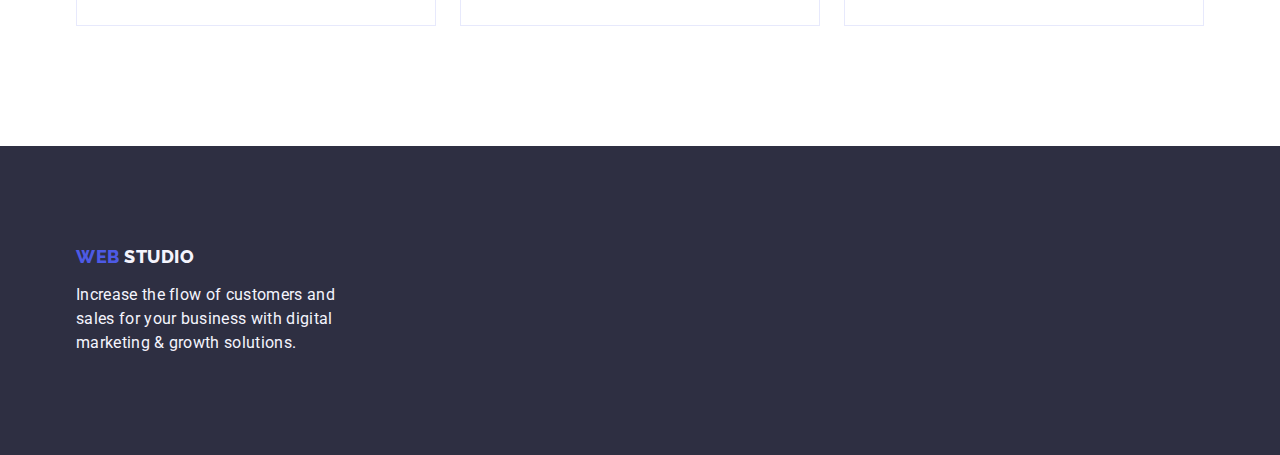
==== commit 61d37c0b: "add 'gap' property and 'margin:auto'" ====
--- a/portfolio.html
+++ b/portfolio.html
@@ -19,12 +19,12 @@
   </head>
   <body>
     <header class="header-section">
-      <div class="container">
-        <nav>
+      <div class="container header-box">
+        <nav class="navigation">
           <a class="logotype link" href="./index.html"
             >Web<span class="logotype-studio-up">Studio</span></a
           >
-          <ul class="list nav-list">
+          <ul class="list navigation-list">
             <li>
               <a class="navigation-link link" href="./index.html">Studio</a>
             </li>
@@ -37,7 +37,7 @@
           </ul>
         </nav>
         <address class="address">
-          <ul class="list">
+          <ul class="address-list list">
             <li>
               <a class="address-link link" href="mailto:info@devstudio.com"
                 >info@devstudio.com</a
@@ -53,7 +53,7 @@
       </div>
     </header>
     <main>
-      <section class="potrfolio-menu-section">
+      <section class="potrfolio-menu-section section">
         <div class="container">
           <h1 class="visually-hidden">Portfolio</h1>
           <ul class="menu-button-list list">
@@ -66,7 +66,7 @@
             </li>
           </ul>
           <ul class="portfolio-list list">
-            <li class="portfolio-menu-item margin-rigth">
+            <li class="portfolio-menu-item">
               <a class="link" href="">
                 <img
                   src="./images/portfolio-images/portfolio-banking-app-interface-concept.jpg"
@@ -74,11 +74,15 @@
                   width="360"
                   height="300"
                 />
-                <h2 class="chapter-subtitle">Banking App Interface Concept</h2>
-                <p class="chapter-text">App</p>
-              </a>
-            </li>
-            <li class="portfolio-menu-item margin-rigth">
+                <div class="portfolio-text">
+                  <h2 class="chapter-subtitle portfolio-menu-subtitle">
+                    Banking App Interface Concept
+                  </h2>
+                  <p class="chapter-text">App</p>
+                </div>
+              </a>
+            </li>
+            <li class="portfolio-menu-item">
               <a class="link" href="">
                 <img
                   src="./images/portfolio-images/portfolio-cashless-payment.jpg"
@@ -86,8 +90,12 @@
                   width="360"
                   height="300"
                 />
-                <h2 class="chapter-subtitle">Cashless Payment</h2>
-                <p class="chapter-text">Marketing</p>
+                <div class="portfolio-text">
+                  <h2 class="chapter-subtitle portfolio-menu-subtitle">
+                    Cashless Payment
+                  </h2>
+                  <p class="chapter-text">Marketing</p>
+                </div>
               </a>
             </li>
             <li class="portfolio-menu-item">
@@ -98,8 +106,12 @@
                   width="360"
                   height="300"
                 />
-                <h2 class="chapter-subtitle">Meditation App</h2>
-                <p class="chapter-text">App</p>
+                <div class="portfolio-text">
+                  <h2 class="chapter-subtitle portfolio-menu-subtitle">
+                    Meditation App
+                  </h2>
+                  <p class="chapter-text">App</p>
+                </div>
               </a>
             </li>
             <li class="portfolio-menu-item">
@@ -110,8 +122,12 @@
                   width="360"
                   height="300"
                 />
-                <h2 class="chapter-subtitle">Taxi Service</h2>
-                <p class="chapter-text">Marketing</p>
+                <div class="portfolio-text">
+                  <h2 class="chapter-subtitle portfolio-menu-subtitle">
+                    Taxi Service
+                  </h2>
+                  <p class="chapter-text">Marketing</p>
+                </div>
               </a>
             </li>
             <li class="portfolio-menu-item">
@@ -122,8 +138,12 @@
                   width="360"
                   height="300"
                 />
-                <h2 class="chapter-subtitle">Screen Illustrations</h2>
-                <p class="chapter-text">Design</p>
+                <div class="portfolio-text">
+                  <h2 class="chapter-subtitle portfolio-menu-subtitle">
+                    Screen Illustrations
+                  </h2>
+                  <p class="chapter-text">Design</p>
+                </div>
               </a>
             </li>
             <li class="portfolio-menu-item">
@@ -134,8 +154,12 @@
                   width="360"
                   height="300"
                 />
-                <h2 class="chapter-subtitle">Online Courses</h2>
-                <p class="chapter-text">Marketing</p>
+                <div class="portfolio-text">
+                  <h2 class="chapter-subtitle portfolio-menu-subtitle">
+                    Online Courses
+                  </h2>
+                  <p class="chapter-text">Marketing</p>
+                </div>
               </a>
             </li>
             <li class="portfolio-menu-item">
@@ -146,8 +170,12 @@
                   width="360"
                   height="300"
                 />
-                <h2 class="chapter-subtitle">Instagram Stories Concept</h2>
-                <p class="chapter-text">Design</p>
+                <div class="portfolio-text">
+                  <h2 class="chapter-subtitle portfolio-menu-subtitle">
+                    Instagram Stories Concept
+                  </h2>
+                  <p class="chapter-text">Design</p>
+                </div>
               </a>
             </li>
             <li class="portfolio-menu-item">
@@ -158,8 +186,12 @@
                   width="360"
                   height="300"
                 />
-                <h2 class="chapter-subtitle">Organic Food</h2>
-                <p class="chapter-text">Web Site</p>
+                <div class="portfolio-text">
+                  <h2 class="chapter-subtitle portfolio-menu-subtitle">
+                    Organic Food
+                  </h2>
+                  <p class="chapter-text">Web Site</p>
+                </div>
               </a>
             </li>
             <li class="portfolio-menu-item">
@@ -170,8 +202,12 @@
                   width="360"
                   height="300"
                 />
-                <h2 class="chapter-subtitle">Fresh Coffee</h2>
-                <p class="chapter-text">Web Site</p>
+                <div class="portfolio-text">
+                  <h2 class="chapter-subtitle portfolio-menu-subtitle">
+                    Fresh Coffee
+                  </h2>
+                  <p class="chapter-text">Web Site</p>
+                </div>
               </a>
             </li>
           </ul>
--- a/css/styles.css
+++ b/css/styles.css
@@ -74,7 +74,7 @@
   background-color: var(--primary-background-color);
 }
 
-/* COMPONENTS */
+/* ====================COMPONENTS==================== */
 
 .chapter-title {
   font-size: 36px;
@@ -98,8 +98,7 @@
   color: var(--secondary-color);
 }
 
-.section-top-bottom-padding {
-  padding-top: 120px;
+.section {
   padding-bottom: 120px;
 }
 
@@ -107,7 +106,7 @@
   padding-bottom: 120px;
 }
 
-/* LOGOTYPE */
+/* ====================LOGOTYPE==================== */
 
 .logotype {
   font-family: "Raleway", sans-serif;
@@ -128,7 +127,20 @@
   color: var(--logo-studio-down-color);
 }
 
-/* HEADER */
+/* ====================HEADER==================== */
+.header-box {
+  display: flex;
+}
+
+.navigation {
+  display: flex;
+  gap: 76px;
+}
+
+.navigation-list {
+  display: flex;
+  gap: 40px;
+}
 
 .navigation-link {
   font-weight: 500;
@@ -149,6 +161,12 @@
 
 .address {
   font-style: normal;
+  margin-left: auto;
+}
+
+.address-list {
+  display: flex;
+  gap: 40px;
 }
 
 .address-link {
@@ -170,7 +188,7 @@
   border-bottom-color: #e7e9fc;
 }
 
-/* HERO */
+/* ====================HERO==================== */
 .hero {
   background-color: var(--secondary-background-color);
   padding: 188px 0;
@@ -209,7 +227,11 @@
   background: var(--active-link-color);
 }
 
-/* VALUES */
+/* ====================VALUES==================== */
+
+.values {
+  padding-top: 120px;
+}
 
 .values-list {
   display: flex;
@@ -239,10 +261,11 @@
   margin-left: var(--item-gap);
 }
 
-/* OUR TEAM */
+/* ====================OUR TEAM==================== */
 
 .team {
   background-color: var(--tretiary-background-color);
+  padding-top: 120px;
 }
 
 .box-team {
@@ -276,16 +299,30 @@
   margin-left: var(--item-gap);
 }
 
-/* PORTFOLIO */
+/* ====================PORTFOLIO==================== */
 
 .portfolio-list {
   display: flex;
   flex-wrap: wrap;
+  margin-top: -48px;
+  margin-left: -24px;
+}
+
+.portfolio-menu-item {
   flex-basis: calc(100% / 3 - 24px);
-}
-
-.portfolio-menu-item {
+  margin-top: 48px;
+  margin-left: 24px;
   border: 1px solid #e7e9fc;
+}
+
+.portfolio-menu-subtitle {
+  margin-bottom: var(--head-paragraph-gap);
+}
+
+.portfolio-text {
+  padding-top: 32px;
+  padding-bottom: 32px;
+  padding-left: 16px;
 }
 
 .menu-button {
@@ -315,14 +352,15 @@
 .menu-button-list {
   margin-bottom: 72px;
   display: flex;
+  justify-content: center;
+  gap: 24px;
 }
 
 .potrfolio-menu-section {
   padding-top: 96px;
-  padding-bottom: 120px;
-}
-
-/* FOOTER */
+}
+
+/* ====================FOOTER==================== */
 .page-end {
   background-color: var(--secondary-background-color);
   padding-top: 100px;
